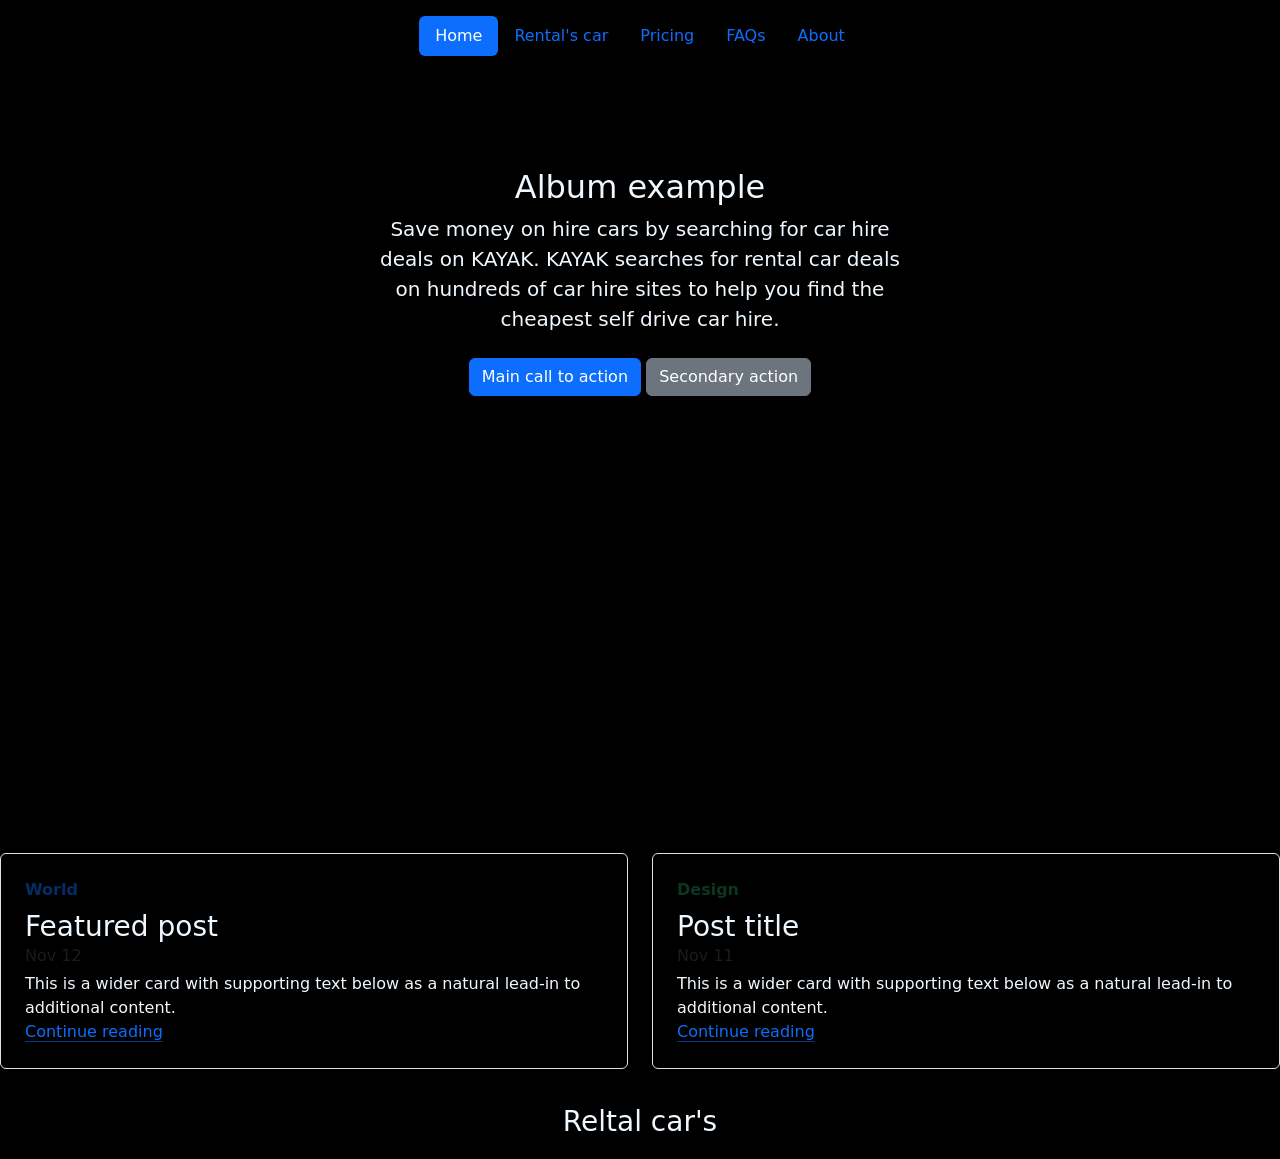
==== index.html @ 4092cbcc "Add files via upload" ====
<!doctype html>
<html lang="en">
  <head>
    <meta charset="UTF-8" />
    <meta name="viewport" content="width=device-width, initial-scale=1.0" />
    <title>Document</title>
    <!-- fav icon -->
    <link
      rel="shortcut icon"
      href="https://images.autox.com/uploads/cars/2018/02/upcoming-hyundai-sonata.jpg"
      type="image/x-icon"
    />
    <!--  -->
    <link rel="stylesheet" href="./project/css/index-page.css" />
    <link
      href="https://cdn.jsdelivr.net/npm/bootstrap@5.3.8/dist/css/bootstrap.min.css"
      rel="stylesheet"
      integrity="sha384-sRIl4kxILFvY47J16cr9ZwB07vP4J8+LH7qKQnuqkuIAvNWLzeN8tE5YBujZqJLB"
      crossorigin="anonymous"
    />
    <link rel="stylesheet" href="./project/css/index-page.css" />
    <script
      src="https://cdn.jsdelivr.net/npm/bootstrap@5.3.8/dist/js/bootstrap.bundle.min.js"
      integrity="sha384-FKyoEForCGlyvwx9Hj09JcYn3nv7wiPVlz7YYwJrWVcXK/BmnVDxM+D2scQbITxI"
      crossorigin="anonymous"
    ></script>
  </head>
  <body class="black-container">
    <!-- header start  -->
    <header class="d-flex justify-content-center py-3">
      <ul class="nav nav-pills">
        <li class="nav-item">
          <a href="#" class="nav-link active" aria-current="page">Home</a>
        </li>
        <li class="nav-item"><a href="./project/files/products.html" class="nav-link">Rental's car</a></li>
        <li class="nav-item"><a href="#" class="nav-link">Pricing</a></li>
        <li class="nav-item"><a href="#" class="nav-link">FAQs</a></li>
        <li class="nav-item"><a href="#" class="nav-link">About</a></li>
      </ul>
    </header>
    <!-- header end -->
    <!-- row start  -->
    <div class="row">
      <div class="container">
        <!-- home page start  -->
        <div class="container back-img-home">
          <!--  -->
          <section class="py-5 text-center container">
            <div class="row py-lg-5">
              <div class="col-lg-6 col-md-8 mx-auto">
                <h1 class="fw-light fs-2">Album example</h1>
                <p class="lead">
                  Save money on hire cars by searching for car hire deals on
                  KAYAK. KAYAK searches for rental car deals on hundreds of car
                  hire sites to help you find the cheapest self drive car hire.
                </p>
                <p>
                  <a href="#" class="btn btn-primary my-2"
                    >Main call to action</a
                  >
                  <a href="#" class="btn btn-secondary my-2"
                    >Secondary action</a
                  >
                </p>
              </div>
            </div>
          </section>
          <!--  -->
        </div>
        <!-- home page start  -->

        <!-- information start   -->
        <div class="row mb-2 mt-3">
          <div class="col-md-6">
            <div
              class="row g-0 border rounded overflow-hidden flex-md-row mb-4 shadow-sm h-md-250 position-relative"
            >
              <div class="col p-4 d-flex flex-column position-static">
                <strong class="d-inline-block mb-2 text-primary-emphasis"
                  >World</strong
                >
                <h3 class="mb-0">Featured post</h3>
                <div class="mb-1 text-body-secondary">Nov 12</div>
                <p class="card-text mb-auto">
                  This is a wider card with supporting text below as a natural
                  lead-in to additional content.
                </p>
                <a
                  href="#"
                  class="icon-link gap-1 icon-link-hover stretched-link"
                >
                  Continue reading
                  <svg class="bi" aria-hidden="true">
                    <use xlink:href="#chevron-right"></use>
                  </svg>
                </a>
              </div>
              <div class="col-auto d-none d-lg-block"></div>
            </div>
          </div>
          <div class="col-md-6">
            <div
              class="row g-0 border rounded overflow-hidden flex-md-row mb-4 shadow-sm h-md-250 position-relative"
            >
              <div class="col p-4 d-flex flex-column position-static">
                <strong class="d-inline-block mb-2 text-success-emphasis"
                  >Design</strong
                >
                <h3 class="mb-0">Post title</h3>
                <div class="mb-1 text-body-secondary">Nov 11</div>
                <p class="mb-auto">
                  This is a wider card with supporting text below as a natural
                  lead-in to additional content.
                </p>
                <a
                  href="#"
                  class="icon-link gap-1 icon-link-hover stretched-link"
                >
                  Continue reading
                  <svg class="bi" aria-hidden="true">
                    <use xlink:href="#chevron-right"></use>
                  </svg>
                </a>
              </div>
              <div class="col-auto d-none d-lg-block"></div>
            </div>
          </div>
        </div>
        <!--  information end  -->
        <!-- headline contact start  -->
        <p class="text-center fs-3" id="cars">Reltal car's</p>
        <!-- headline code end  -->

        <!-- location   -->
        <div class="row">
          <!-- box one  -->
        </div>
        <!-- location -->
      </div>
    </div>
    <!-- row end  -->
  </body>
</html>
---- project/css/index-page.css ----
.black-container{
    background-color: black;
    color: aliceblue;
}
.back-img-home{
    background:url(https://keraladayz.com/wp-content/uploads/2021/12/Car-Rental-2.png);
    background-size: cover;
    height: 85vh;
    width: 100vw;
}
.header-color{
    color: aliceblue;
}
.card-img-hw{
    height: 100%;
}
---- project/css/index-page.css ----
.black-container{
    background-color: black;
    color: aliceblue;
}
.back-img-home{
    background:url(https://keraladayz.com/wp-content/uploads/2021/12/Car-Rental-2.png);
    background-size: cover;
    height: 85vh;
    width: 100vw;
}
.header-color{
    color: aliceblue;
}
.card-img-hw{
    height: 100%;
}
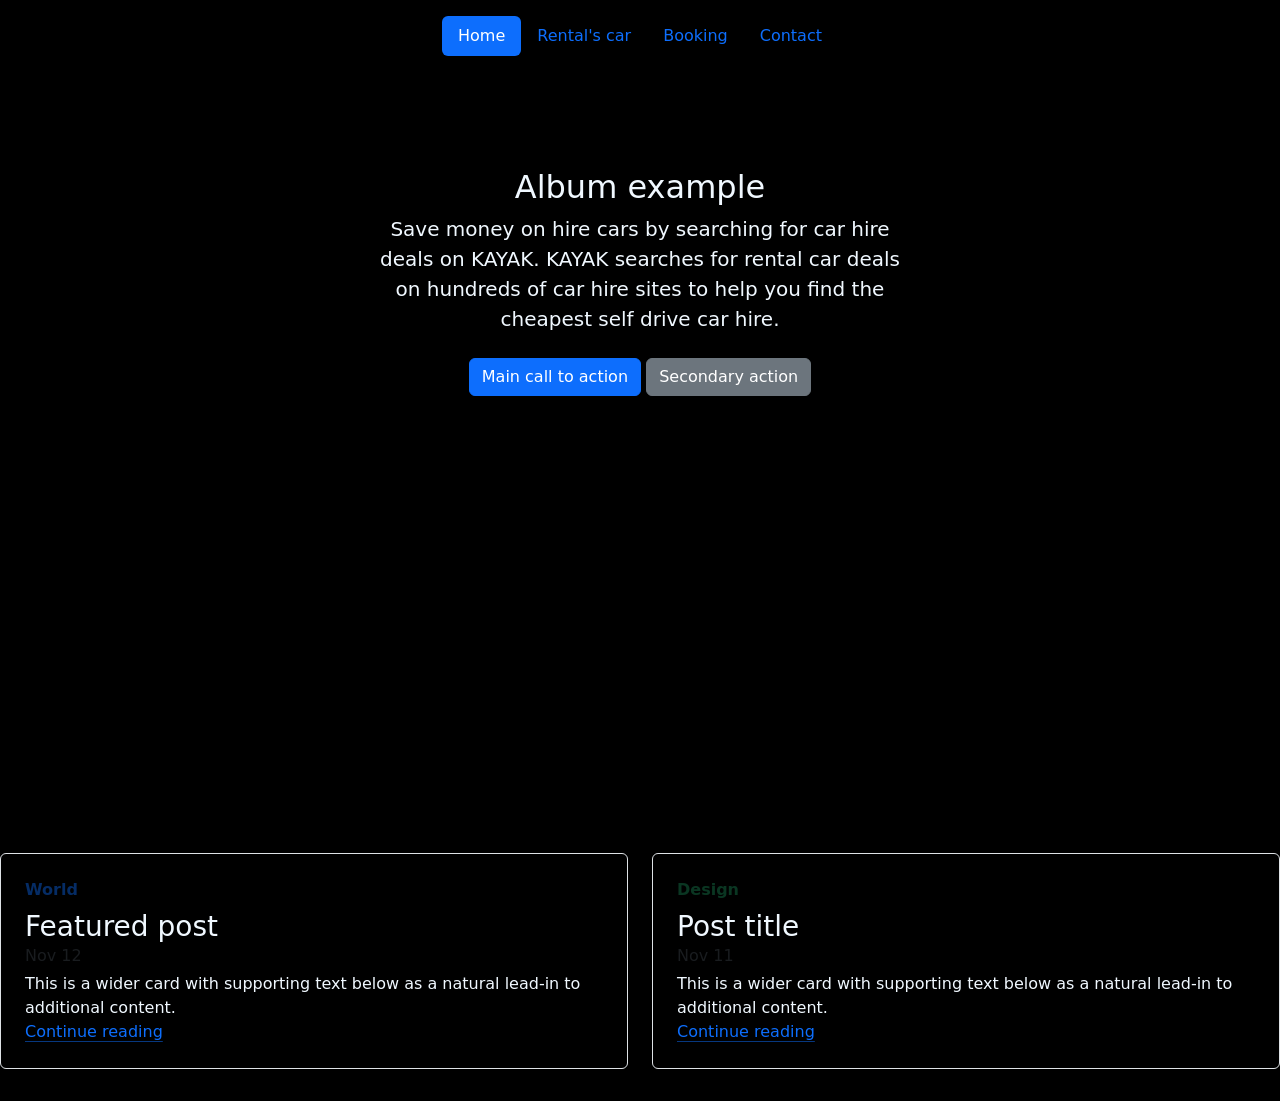
==== commit 5738e150: "Add files via upload" ====
--- a/index.html
+++ b/index.html
@@ -32,10 +32,17 @@
         <li class="nav-item">
           <a href="#" class="nav-link active" aria-current="page">Home</a>
         </li>
-        <li class="nav-item"><a href="./project/files/products.html" class="nav-link">Rental's car</a></li>
-        <li class="nav-item"><a href="#" class="nav-link">Pricing</a></li>
-        <li class="nav-item"><a href="#" class="nav-link">FAQs</a></li>
-        <li class="nav-item"><a href="#" class="nav-link">About</a></li>
+        <li class="nav-item">
+          <a href="./project/files/products.html" class="nav-link"
+            >Rental's car</a
+          >
+        </li>
+        <li class="nav-item">
+          <a href="./project/files/booking.html" class="nav-link">Booking</a>
+        </li>
+        <li class="nav-item">
+          <a href="./project/files/contact.html" class="nav-link">Contact</a>
+        </li>
       </ul>
     </header>
     <!-- header end -->
@@ -128,13 +135,11 @@
         </div>
         <!--  information end  -->
         <!-- headline contact start  -->
-        <p class="text-center fs-3" id="cars">Reltal car's</p>
+
         <!-- headline code end  -->
 
         <!-- location   -->
-        <div class="row">
-          <!-- box one  -->
-        </div>
+
         <!-- location -->
       </div>
     </div>
